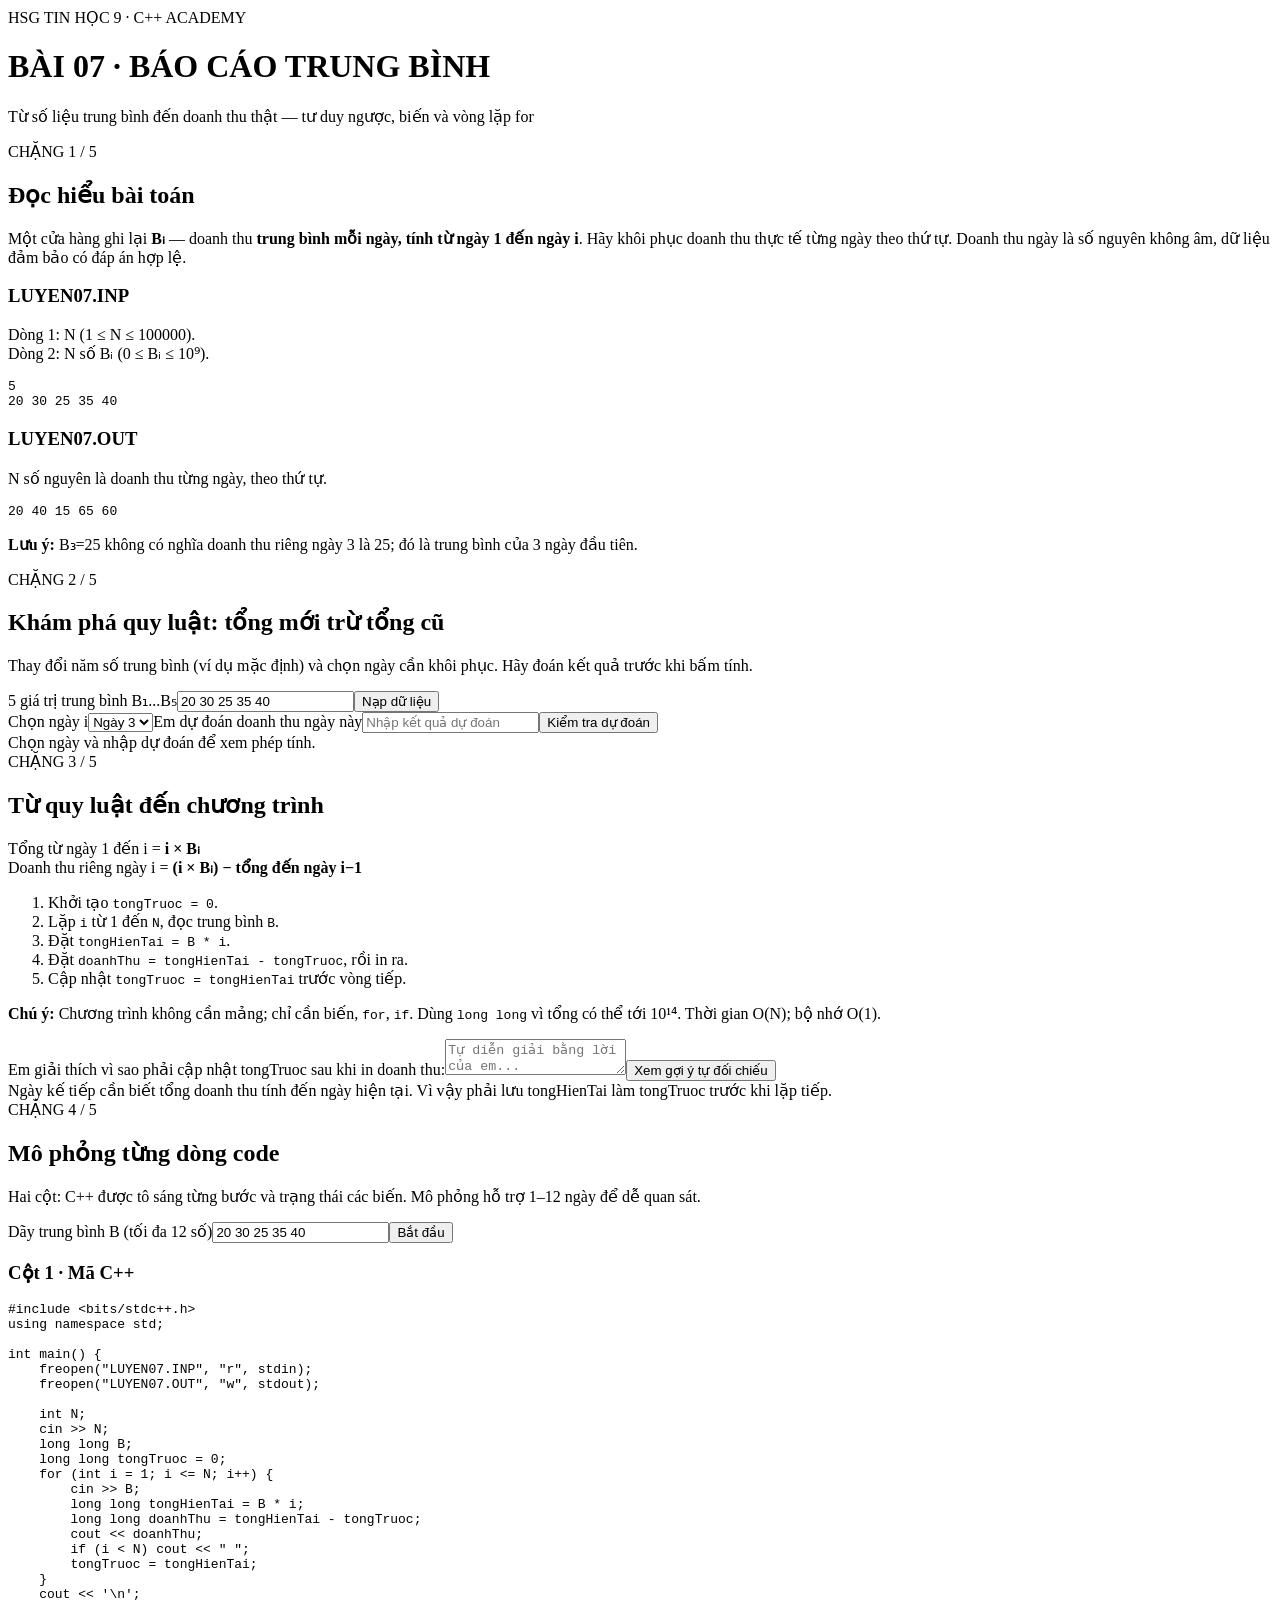
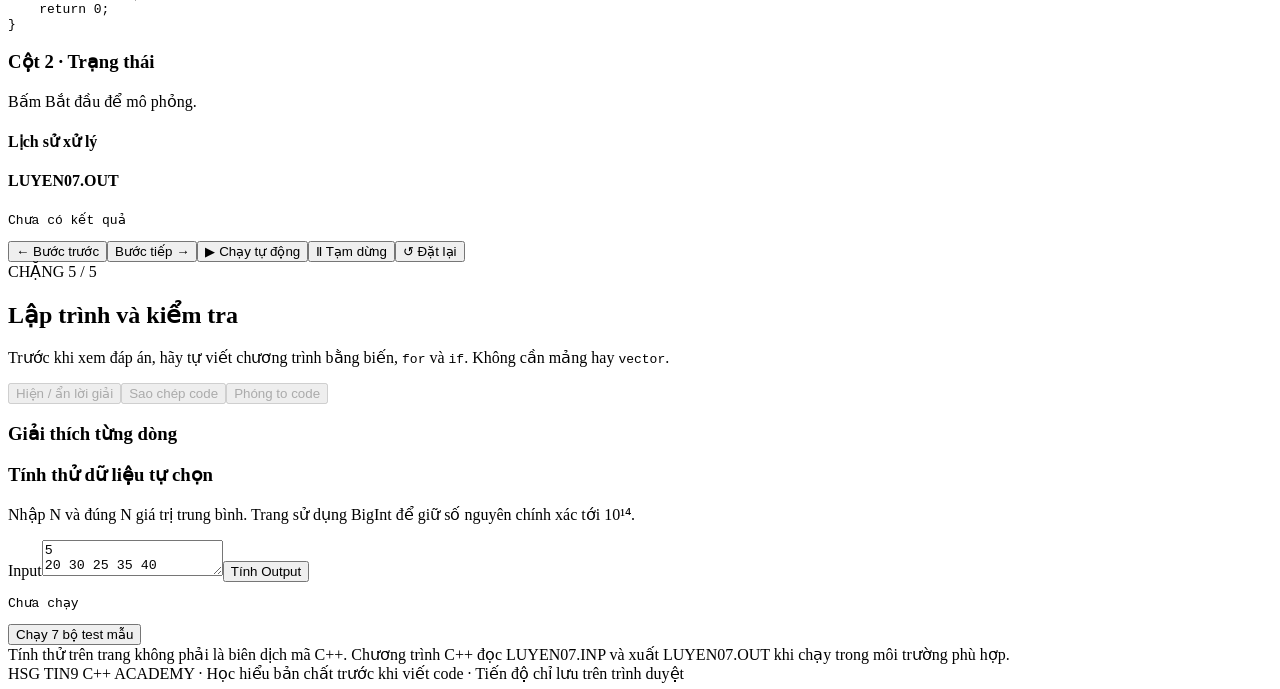
==== lessons/bai07-bao-cao-trung-binh/index.html @ b2f69c8a "Add Bài 07 Báo cáo trung bình: index.html" ====
<!doctype html>
<html lang="vi"><head><meta charset="utf-8"><meta name="viewport" content="width=device-width,initial-scale=1">
<title>Bài 07 | Báo cáo trung bình — HSG Tin 9</title><link rel="stylesheet" href="style.css"></head>
<body><header><div class="wrap"><span class="eyebrow">HSG TIN HỌC 9 · C++ ACADEMY</span><h1>BÀI 07 · BÁO CÁO TRUNG BÌNH</h1><p>Từ số liệu trung bình đến doanh thu thật — tư duy ngược, biến và vòng lặp for</p></div></header>
<main class="wrap"><nav id="nav" aria-label="Năm chặng"></nav>
<section id="s0" class="panel"><span class="pill">CHẶNG 1 / 5</span><h2>Đọc hiểu bài toán</h2><p>Một cửa hàng ghi lại <b>Bᵢ</b> — doanh thu <b>trung bình mỗi ngày, tính từ ngày 1 đến ngày i</b>. Hãy khôi phục doanh thu thực tế từng ngày theo thứ tự. Doanh thu ngày là số nguyên không âm, dữ liệu đảm bảo có đáp án hợp lệ.</p>
<div class="twocol"><div class="mini"><h3>LUYEN07.INP</h3><p>Dòng 1: N (1 ≤ N ≤ 100000).<br>Dòng 2: N số Bᵢ (0 ≤ Bᵢ ≤ 10⁹).</p><pre>5
20 30 25 35 40</pre></div><div class="mini"><h3>LUYEN07.OUT</h3><p>N số nguyên là doanh thu từng ngày, theo thứ tự.</p><pre>20 40 15 65 60</pre></div></div>
<p><b>Lưu ý:</b> B₃=25 không có nghĩa doanh thu riêng ngày 3 là 25; đó là trung bình của 3 ngày đầu tiên.</p><div id="quiz0"></div></section>
<section id="s1" class="panel hidden"><span class="pill">CHẶNG 2 / 5</span><h2>Khám phá quy luật: tổng mới trừ tổng cũ</h2><p>Thay đổi năm số trung bình (ví dụ mặc định) và chọn ngày cần khôi phục. Hãy đoán kết quả trước khi bấm tính.</p>
<div class="inputrow"><label>5 giá trị trung bình B₁...B₅<input id="explInput" value="20 30 25 35 40"></label><button id="explSet">Nạp dữ liệu</button></div><div id="explGrid" class="values"></div>
<div class="inputrow"><label>Chọn ngày i<select id="explDay"><option value="1">Ngày 1</option><option value="2">Ngày 2</option><option value="3" selected>Ngày 3</option><option value="4">Ngày 4</option><option value="5">Ngày 5</option></select></label><label>Em dự đoán doanh thu ngày này<input id="guess" inputmode="numeric" placeholder="Nhập kết quả dự đoán"></label><button id="explCalc">Kiểm tra dự đoán</button></div>
<div class="minibox" id="explResult" aria-live="polite">Chọn ngày và nhập dự đoán để xem phép tính.</div><div id="quiz1"></div></section>
<section id="s2" class="panel hidden"><span class="pill">CHẶNG 3 / 5</span><h2>Từ quy luật đến chương trình</h2><div class="formula"><div>Tổng từ ngày 1 đến i = <b>i × Bᵢ</b></div><div>Doanh thu riêng ngày i = <b>(i × Bᵢ) − tổng đến ngày i−1</b></div></div>
<ol class="steps"><li>Khởi tạo <code>tongTruoc = 0</code>.</li><li>Lặp <code>i</code> từ 1 đến <code>N</code>, đọc trung bình <code>B</code>.</li><li>Đặt <code>tongHienTai = B * i</code>.</li><li>Đặt <code>doanhThu = tongHienTai - tongTruoc</code>, rồi in ra.</li><li>Cập nhật <code>tongTruoc = tongHienTai</code> trước vòng tiếp.</li></ol>
<p><b>Chú ý:</b> Chương trình không cần mảng; chỉ cần biến, <code>for</code>, <code>if</code>. Dùng <code>long long</code> vì tổng có thể tới 10¹⁴. Thời gian O(N); bộ nhớ O(1).</p>
<label class="block">Em giải thích vì sao phải cập nhật tongTruoc sau khi in doanh thu:<textarea id="reflection" placeholder="Tự diễn giải bằng lời của em..."></textarea></label><button class="secondary" id="showHint">Xem gợi ý tự đối chiếu</button><div class="minibox hidden" id="hint">Ngày kế tiếp cần biết tổng doanh thu tính đến ngày hiện tại. Vì vậy phải lưu tongHienTai làm tongTruoc trước khi lặp tiếp.</div><div id="quiz2"></div></section>
<section id="s3" class="panel hidden"><span class="pill">CHẶNG 4 / 5</span><h2>Mô phỏng từng dòng code</h2><p>Hai cột: C++ được tô sáng từng bước và trạng thái các biến. Mô phỏng hỗ trợ 1–12 ngày để dễ quan sát.</p>
<div class="inputrow"><label>Dãy trung bình B (tối đa 12 số)<input id="simInput" value="20 30 25 35 40"></label><button id="begin">Bắt đầu</button></div>
<div class="simgrid"><div><h3>Cột 1 · Mã C++</h3><pre class="code" id="simCode">#include &lt;bits/stdc++.h&gt;
using namespace std;

int main() {
    freopen("LUYEN07.INP", "r", stdin);
    freopen("LUYEN07.OUT", "w", stdout);

    int N;
    cin &gt;&gt; N;
    long long B;
    long long tongTruoc = 0;
    for (int i = 1; i &lt;= N; i++) {
        cin &gt;&gt; B;
        long long tongHienTai = B * i;
        long long doanhThu = tongHienTai - tongTruoc;
        cout &lt;&lt; doanhThu;
        if (i &lt; N) cout &lt;&lt; " ";
        tongTruoc = tongHienTai;
    }
    cout &lt;&lt; '\n';
    return 0;
}</pre></div>
<div><h3>Cột 2 · Trạng thái</h3><div id="stats" class="stats"></div><div id="simValues" class="values"></div><div id="message" class="minibox">Bấm Bắt đầu để mô phỏng.</div><h4>Lịch sử xử lý</h4><ol id="history" class="history"></ol><h4>LUYEN07.OUT</h4><pre id="simOut" class="output">Chưa có kết quả</pre></div></div>
<div class="buttons"><button id="prev" class="secondary">← Bước trước</button><button id="next">Bước tiếp →</button><button id="auto" class="secondary">▶ Chạy tự động</button><button id="pause" class="secondary">Ⅱ Tạm dừng</button><button id="reset" class="secondary">↺ Đặt lại</button></div><div id="finish"></div></section>
<section id="s4" class="panel hidden"><span class="pill">CHẶNG 5 / 5</span><h2>Lập trình và kiểm tra</h2><p>Trước khi xem đáp án, hãy tự viết chương trình bằng biến, <code>for</code> và <code>if</code>. Không cần mảng hay <code>vector</code>.</p><div id="quiz3"></div>
<div class="buttons"><button id="reveal" disabled>Hiện / ẩn lời giải</button><button id="copy" class="secondary" disabled>Sao chép code</button><button id="zoom" class="secondary" disabled>Phóng to code</button></div>
<div id="solutionWrap" class="hidden"><pre id="solution" class="code"></pre><h3>Giải thích từng dòng</h3><div id="explain"></div></div>
<h3>Tính thử dữ liệu tự chọn</h3><p>Nhập N và đúng N giá trị trung bình. Trang sử dụng BigInt để giữ số nguyên chính xác tới 10¹⁴.</p>
<label class="block">Input<textarea id="customInput">5
20 30 25 35 40</textarea></label><button id="customRun">Tính Output</button><pre id="customOut" class="output">Chưa chạy</pre>
<div class="buttons"><button class="secondary" id="allTests">Chạy 7 bộ test mẫu</button></div><div id="testReport"></div><div class="minibox">Tính thử trên trang không phải là biên dịch mã C++. Chương trình C++ đọc LUYEN07.INP và xuất LUYEN07.OUT khi chạy trong môi trường phù hợp.</div></section>
<footer>HSG TIN9 C++ ACADEMY · Học hiểu bản chất trước khi viết code · Tiến độ chỉ lưu trên trình duyệt</footer>
</main><script src="lesson-data.js"></script><script src="engine.js"></script></body></html>
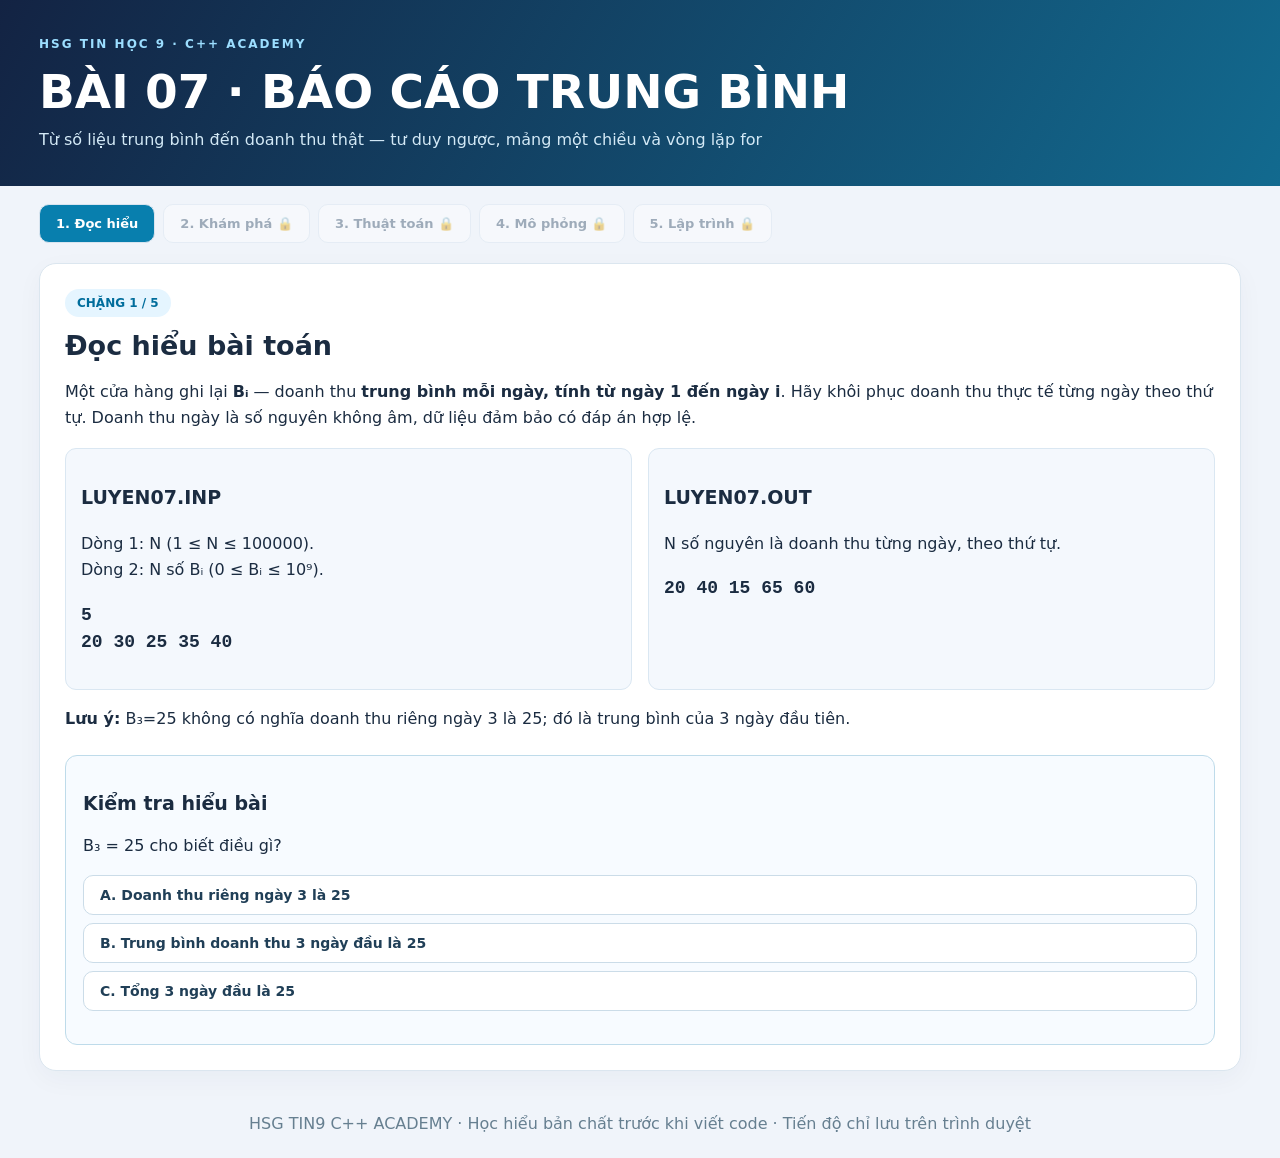
==== commit ddae6886: "Revise Bài 07 to use one-dimensional arrays: index.html" ====
--- a/lessons/bai07-bao-cao-trung-binh/index.html
+++ b/lessons/bai07-bao-cao-trung-binh/index.html
@@ -1,7 +1,7 @@
 <!doctype html>
 <html lang="vi"><head><meta charset="utf-8"><meta name="viewport" content="width=device-width,initial-scale=1">
 <title>Bài 07 | Báo cáo trung bình — HSG Tin 9</title><link rel="stylesheet" href="style.css"></head>
-<body><header><div class="wrap"><span class="eyebrow">HSG TIN HỌC 9 · C++ ACADEMY</span><h1>BÀI 07 · BÁO CÁO TRUNG BÌNH</h1><p>Từ số liệu trung bình đến doanh thu thật — tư duy ngược, biến và vòng lặp for</p></div></header>
+<body><header><div class="wrap"><span class="eyebrow">HSG TIN HỌC 9 · C++ ACADEMY</span><h1>BÀI 07 · BÁO CÁO TRUNG BÌNH</h1><p>Từ số liệu trung bình đến doanh thu thật — tư duy ngược, mảng một chiều và vòng lặp for</p></div></header>
 <main class="wrap"><nav id="nav" aria-label="Năm chặng"></nav>
 <section id="s0" class="panel"><span class="pill">CHẶNG 1 / 5</span><h2>Đọc hiểu bài toán</h2><p>Một cửa hàng ghi lại <b>Bᵢ</b> — doanh thu <b>trung bình mỗi ngày, tính từ ngày 1 đến ngày i</b>. Hãy khôi phục doanh thu thực tế từng ngày theo thứ tự. Doanh thu ngày là số nguyên không âm, dữ liệu đảm bảo có đáp án hợp lệ.</p>
 <div class="twocol"><div class="mini"><h3>LUYEN07.INP</h3><p>Dòng 1: N (1 ≤ N ≤ 100000).<br>Dòng 2: N số Bᵢ (0 ≤ Bᵢ ≤ 10⁹).</p><pre>5
@@ -12,9 +12,9 @@
 <div class="inputrow"><label>Chọn ngày i<select id="explDay"><option value="1">Ngày 1</option><option value="2">Ngày 2</option><option value="3" selected>Ngày 3</option><option value="4">Ngày 4</option><option value="5">Ngày 5</option></select></label><label>Em dự đoán doanh thu ngày này<input id="guess" inputmode="numeric" placeholder="Nhập kết quả dự đoán"></label><button id="explCalc">Kiểm tra dự đoán</button></div>
 <div class="minibox" id="explResult" aria-live="polite">Chọn ngày và nhập dự đoán để xem phép tính.</div><div id="quiz1"></div></section>
 <section id="s2" class="panel hidden"><span class="pill">CHẶNG 3 / 5</span><h2>Từ quy luật đến chương trình</h2><div class="formula"><div>Tổng từ ngày 1 đến i = <b>i × Bᵢ</b></div><div>Doanh thu riêng ngày i = <b>(i × Bᵢ) − tổng đến ngày i−1</b></div></div>
-<ol class="steps"><li>Khởi tạo <code>tongTruoc = 0</code>.</li><li>Lặp <code>i</code> từ 1 đến <code>N</code>, đọc trung bình <code>B</code>.</li><li>Đặt <code>tongHienTai = B * i</code>.</li><li>Đặt <code>doanhThu = tongHienTai - tongTruoc</code>, rồi in ra.</li><li>Cập nhật <code>tongTruoc = tongHienTai</code> trước vòng tiếp.</li></ol>
-<p><b>Chú ý:</b> Chương trình không cần mảng; chỉ cần biến, <code>for</code>, <code>if</code>. Dùng <code>long long</code> vì tổng có thể tới 10¹⁴. Thời gian O(N); bộ nhớ O(1).</p>
-<label class="block">Em giải thích vì sao phải cập nhật tongTruoc sau khi in doanh thu:<textarea id="reflection" placeholder="Tự diễn giải bằng lời của em..."></textarea></label><button class="secondary" id="showHint">Xem gợi ý tự đối chiếu</button><div class="minibox hidden" id="hint">Ngày kế tiếp cần biết tổng doanh thu tính đến ngày hiện tại. Vì vậy phải lưu tongHienTai làm tongTruoc trước khi lặp tiếp.</div><div id="quiz2"></div></section>
+<ol class="steps"><li>Khai báo hai mảng <code>long long B[100001], A[100001]</code>, chỉ số 1..N.</li><li>Dùng <code>for</code> đọc N số trung bình vào <code>B[i]</code>.</li><li>Với ngày đầu tiên: <code>A[1] = B[1]</code>.</li><li>Với ngày i ≥ 2: <code>A[i] = i * B[i] - (i - 1) * B[i - 1]</code>.</li><li>Dùng vòng <code>for</code> in tất cả <code>A[i]</code> theo thứ tự.</li></ol>
+<p><b>Chú ý:</b> Chương trình sử dụng <b>hai mảng một chiều</b> và vòng lặp <code>for</code>, <code>if</code>. Dùng <code>long long</code> vì tổng có thể tới 10¹⁴. Thời gian O(N), bộ nhớ O(N).</p>
+<label class="block">Em giải thích vì sao công thức A[i] cần B[i] và B[i−1]:<textarea id="reflection" placeholder="Tự diễn giải bằng lời của em..."></textarea></label><button class="secondary" id="showHint">Xem gợi ý tự đối chiếu</button><div class="minibox hidden" id="hint">i × B[i] là tổng đến ngày i; (i−1) × B[i−1] là tổng đến ngày i−1. Hiệu hai tổng là A[i].</div><div id="quiz2"></div></section>
 <section id="s3" class="panel hidden"><span class="pill">CHẶNG 4 / 5</span><h2>Mô phỏng từng dòng code</h2><p>Hai cột: C++ được tô sáng từng bước và trạng thái các biến. Mô phỏng hỗ trợ 1–12 ngày để dễ quan sát.</p>
 <div class="inputrow"><label>Dãy trung bình B (tối đa 12 số)<input id="simInput" value="20 30 25 35 40"></label><button id="begin">Bắt đầu</button></div>
 <div class="simgrid"><div><h3>Cột 1 · Mã C++</h3><pre class="code" id="simCode">#include &lt;bits/stdc++.h&gt;
@@ -26,22 +26,29 @@
 
     int N;
     cin &gt;&gt; N;
-    long long B;
-    long long tongTruoc = 0;
+    long long B[100001], A[100001];
+
     for (int i = 1; i &lt;= N; i++) {
-        cin &gt;&gt; B;
-        long long tongHienTai = B * i;
-        long long doanhThu = tongHienTai - tongTruoc;
-        cout &lt;&lt; doanhThu;
+        cin &gt;&gt; B[i];
+    }
+
+    for (int i = 1; i &lt;= N; i++) {
+        if (i == 1)
+            A[i] = B[i];
+        else
+            A[i] = i * B[i] - (i - 1) * B[i - 1];
+    }
+
+    for (int i = 1; i &lt;= N; i++) {
+        cout &lt;&lt; A[i];
         if (i &lt; N) cout &lt;&lt; " ";
-        tongTruoc = tongHienTai;
     }
     cout &lt;&lt; '\n';
     return 0;
 }</pre></div>
 <div><h3>Cột 2 · Trạng thái</h3><div id="stats" class="stats"></div><div id="simValues" class="values"></div><div id="message" class="minibox">Bấm Bắt đầu để mô phỏng.</div><h4>Lịch sử xử lý</h4><ol id="history" class="history"></ol><h4>LUYEN07.OUT</h4><pre id="simOut" class="output">Chưa có kết quả</pre></div></div>
 <div class="buttons"><button id="prev" class="secondary">← Bước trước</button><button id="next">Bước tiếp →</button><button id="auto" class="secondary">▶ Chạy tự động</button><button id="pause" class="secondary">Ⅱ Tạm dừng</button><button id="reset" class="secondary">↺ Đặt lại</button></div><div id="finish"></div></section>
-<section id="s4" class="panel hidden"><span class="pill">CHẶNG 5 / 5</span><h2>Lập trình và kiểm tra</h2><p>Trước khi xem đáp án, hãy tự viết chương trình bằng biến, <code>for</code> và <code>if</code>. Không cần mảng hay <code>vector</code>.</p><div id="quiz3"></div>
+<section id="s4" class="panel hidden"><span class="pill">CHẶNG 5 / 5</span><h2>Lập trình và kiểm tra</h2><p>Trước khi xem đáp án, hãy tự viết chương trình bằng <b>mảng một chiều</b>, <code>for</code> và <code>if</code>; không sử dụng <code>vector</code>.</p><div id="quiz3"></div>
 <div class="buttons"><button id="reveal" disabled>Hiện / ẩn lời giải</button><button id="copy" class="secondary" disabled>Sao chép code</button><button id="zoom" class="secondary" disabled>Phóng to code</button></div>
 <div id="solutionWrap" class="hidden"><pre id="solution" class="code"></pre><h3>Giải thích từng dòng</h3><div id="explain"></div></div>
 <h3>Tính thử dữ liệu tự chọn</h3><p>Nhập N và đúng N giá trị trung bình. Trang sử dụng BigInt để giữ số nguyên chính xác tới 10¹⁴.</p>
--- a/lessons/bai07-bao-cao-trung-binh/style.css
+++ b/lessons/bai07-bao-cao-trung-binh/style.css
@@ -0,0 +1 @@
+:root{font-family:Inter,system-ui,-apple-system,"Segoe UI",sans-serif;color:#1b2c41;background:#f0f4fa}*{box-sizing:border-box}body{margin:0}header{background:linear-gradient(120deg,#132343,#126a8f);padding:33px 12px;color:white}.wrap{max-width:1230px;margin:auto;padding-left:14px;padding-right:14px}.eyebrow{font-size:12px;letter-spacing:2px;color:#9cdeff;font-weight:800}h1{font-size:clamp(28px,4.2vw,47px);margin:12px 0 8px}header p{color:#d3e9f6;margin:0}.panel{border:1px solid #dbe6ef;border-radius:17px;background:white;padding:25px;margin:18px 0;box-shadow:0 8px 27px #1c334b0a}.hidden{display:none!important}h2{font-size:27px;margin:13px 0 18px}h3{font-size:19px}p,li{line-height:1.64}.pill{display:inline-block;color:#006d9c;background:#e5f5ff;border-radius:24px;padding:7px 12px;font:800 12px system-ui}#nav{display:flex;gap:8px;flex-wrap:wrap;padding:18px 0 2px}button{border:0;background:#087fae;color:white;padding:11px 16px;border-radius:10px;font:700 14px system-ui;cursor:pointer}button:hover:not(:disabled){filter:brightness(.94)}button:disabled{opacity:.45;cursor:not-allowed}#nav button{background:white;color:#3c556e;border:1px solid #d8e4ef;font-size:13px}#nav button.active{background:#087fae;color:white}.secondary{background:#e6eff7;color:#234e6a}.twocol,.simgrid{display:grid;grid-template-columns:1fr 1fr;gap:16px}.mini,.minibox{background:#f4f8fd;border:1px solid #dae7f2;border-radius:11px;padding:15px;line-height:1.55}.mini pre{font:700 18px/1.5 Consolas,monospace}.inputrow,.buttons{display:flex;flex-wrap:wrap;gap:12px;align-items:flex-end;margin:16px 0}.inputrow label{flex:1;min-width:180px;font-weight:650}.block{display:block;margin:15px 0;font-weight:650}input,select,textarea{display:block;width:100%;margin-top:7px;border:1px solid #bfd0df;border-radius:9px;padding:12px;font:inherit}textarea{min-height:90px}.values{display:flex;gap:8px;flex-wrap:wrap;margin:14px 0}.value{border:2px solid #dae5ef;background:#f4f9fc;border-radius:10px;min-width:73px;text-align:center;padding:10px}.value small{color:#54728d;display:block;font-size:12px}.value b{font-size:18px}.value.on{border-color:#0a83c5;background:#e3f3ff}.value.done{border-color:#32a774;background:#e3faee}.formula{display:grid;gap:12px;background:#eaf5ff;border-radius:12px;padding:18px}.steps{background:#f4f8fc;border-radius:11px;padding:13px 25px}code,pre{font-family:Consolas,"Courier New",monospace}.quiz{margin-top:23px;border:1px solid #bedbea;background:#f7fbff;border-radius:12px;padding:17px}.choice{display:block;background:white;color:#203f57;text-align:left;border:1px solid #cbdce8;margin:8px 0;width:100%}.choice.correct{background:#dff7e8;border-color:#38a36f}.choice.wrong{background:#ffe8e8;border-color:#cd6767}.feedback{font-weight:700}.code{background:#0e1f36;color:#e9f5ff;min-height:350px;max-height:620px;overflow:auto;font-size:13px;line-height:1.85;border-radius:12px;padding:15px}.code .line{display:block;padding:0 7px;border-left:3px solid transparent;white-space:pre}.code .line.on{border-color:#ffe17b;background:#254f79}.lineno{color:#89a3b7;user-select:none}.stats{display:grid;grid-template-columns:repeat(2,minmax(0,1fr));gap:8px}.stats span{overflow-wrap:anywhere;background:#e7f1f9;padding:10px;border-radius:9px;font:700 14px Consolas}.history{background:#f4f8fc;border-radius:11px;height:165px;overflow:auto;padding:13px 12px 13px 35px;font:13px/1.6 Consolas}.output{background:#10273d;color:#a5e8bd;padding:15px;border-radius:10px;white-space:pre-wrap;word-break:break-word;max-height:250px;overflow:auto}.explain-row{display:grid;grid-template-columns:45px 1fr;gap:10px;border-bottom:1px solid #e9eff5;padding:8px}.explain-row strong{color:#087fae}.ok{color:#087e50}.bad{color:#b52c31}.zoomed{position:fixed;inset:3vh 3vw;z-index:100;max-height:94vh!important;font-size:17px;box-shadow:0 0 0 200vmax #0009}footer{text-align:center;color:#667f90;padding:25px 0}@media(max-width:800px){.twocol,.simgrid{grid-template-columns:1fr}.panel{padding:17px}.code{font-size:12px}h2{font-size:23px}.value{min-width:60px;padding:8px}}
